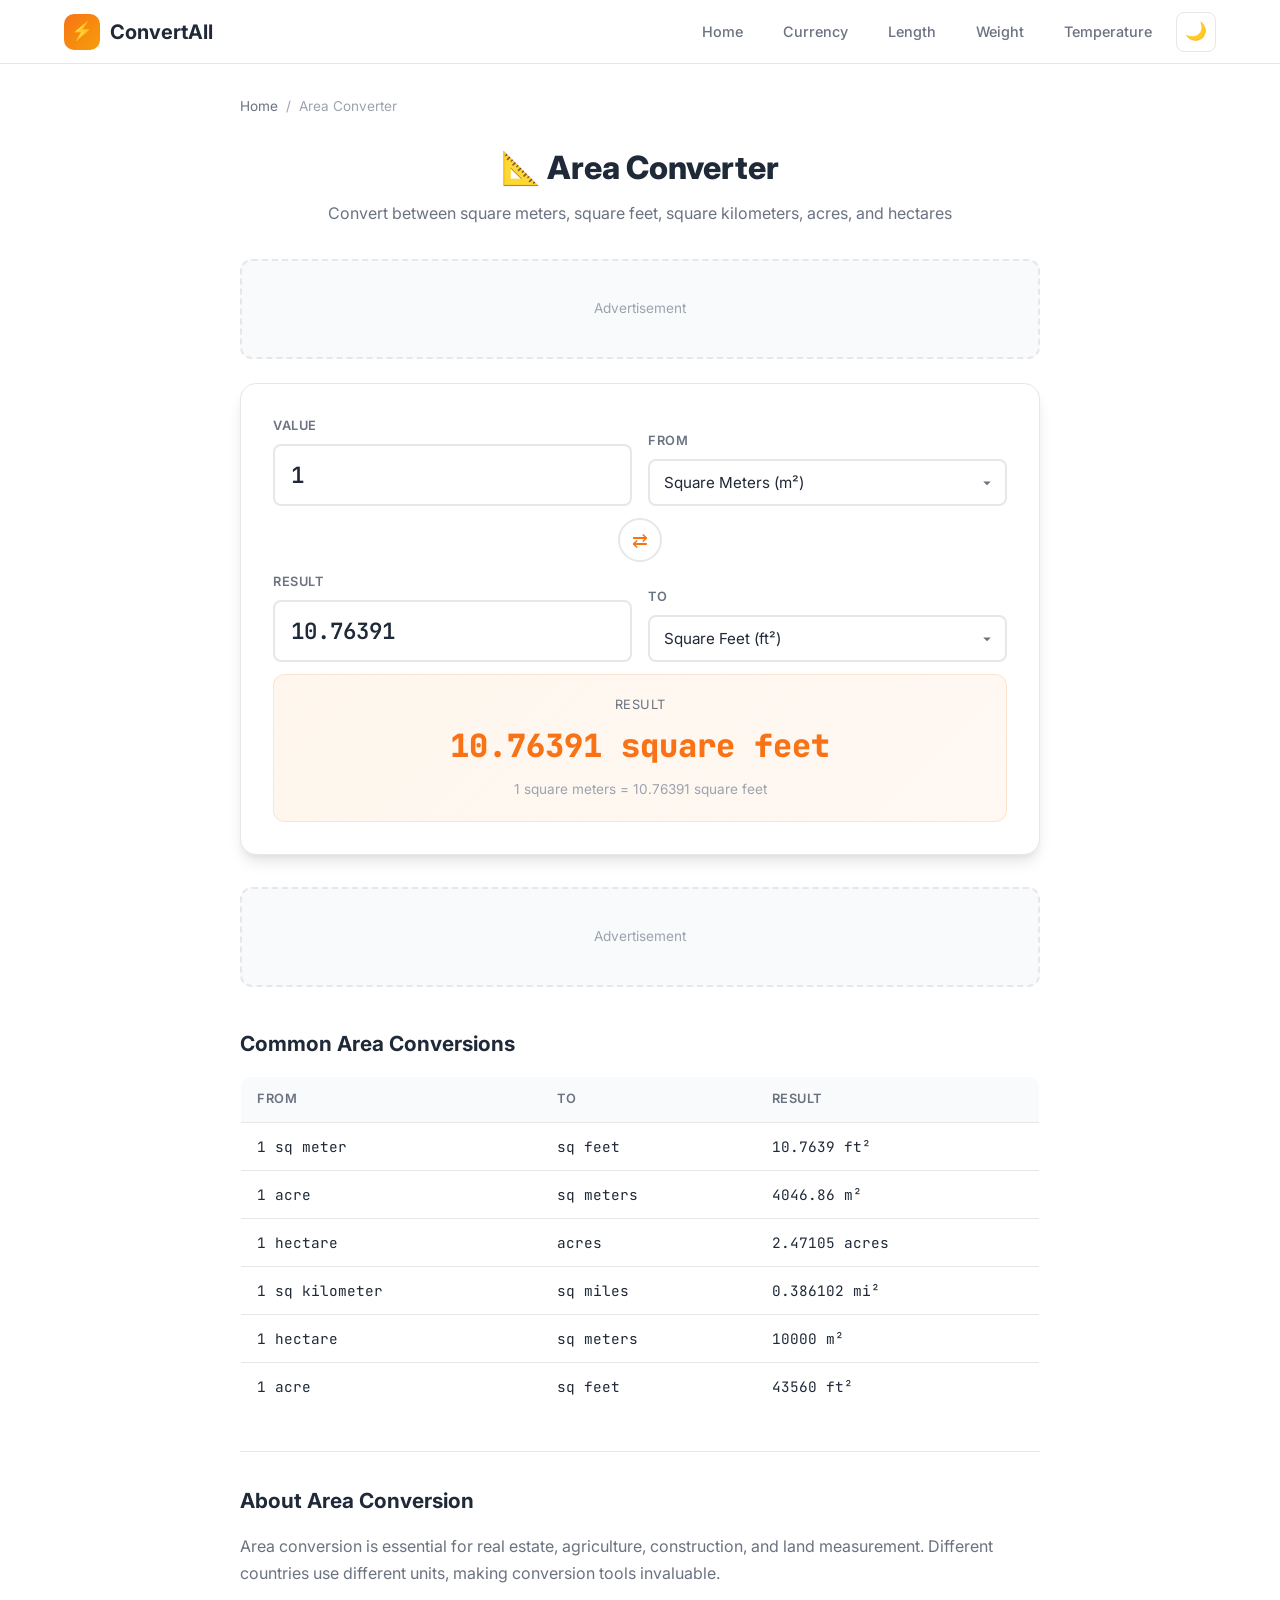
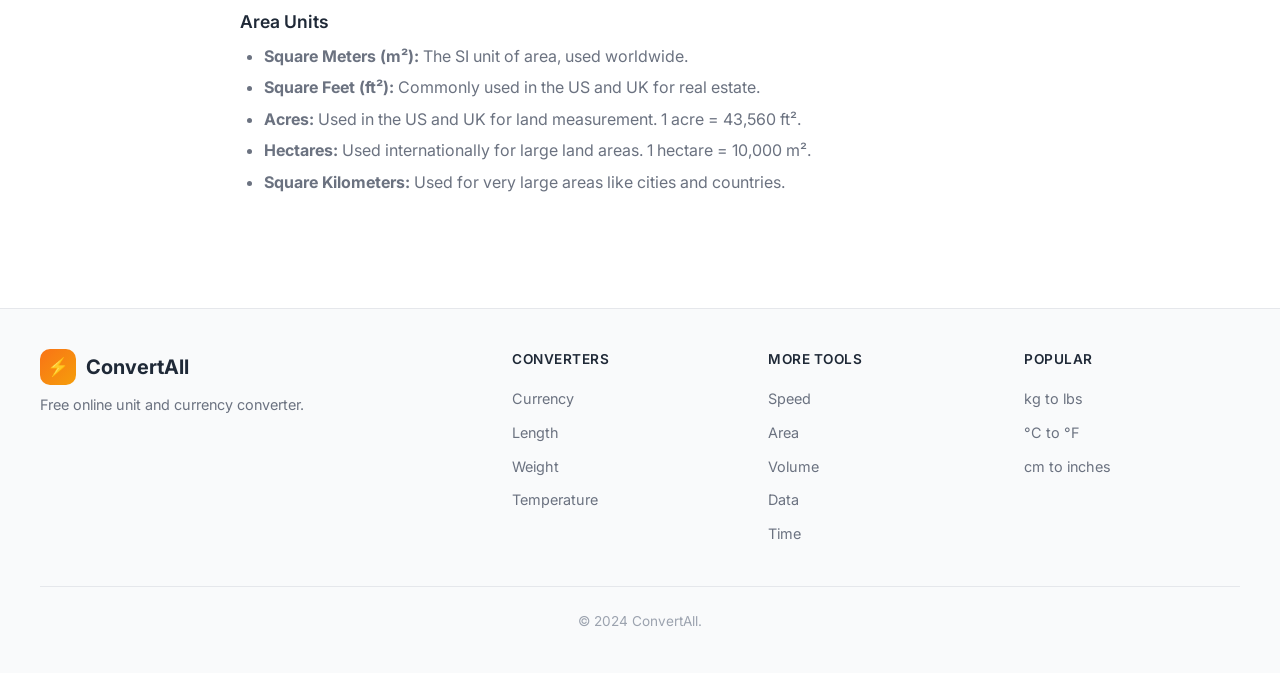
==== tools/area.html @ 2b14c9a7 "feat: unit-converter — initial release" ====
<!DOCTYPE html>
<html lang="en">
<head>
  <meta charset="UTF-8">
  <meta name="viewport" content="width=device-width, initial-scale=1.0">
  <title>Area Converter - sq m, sq ft, acres, hectares | ConvertAll</title>
  <meta name="description" content="Free online area converter. Convert between square meters, square feet, square kilometers, acres, and hectares instantly.">
  <meta name="keywords" content="area converter, square meters to square feet, acres to hectares, sq ft to sq m, land area converter">
  <meta name="robots" content="index, follow">
  <link rel="canonical" href="https://example.com/tools/area.html">
  <link rel="icon" href="../favicon.svg" type="image/svg+xml">
  <link rel="stylesheet" href="../css/style.css">
  <link rel="preconnect" href="https://fonts.googleapis.com">
  <link rel="preconnect" href="https://fonts.gstatic.com" crossorigin>
  <link href="https://fonts.googleapis.com/css2?family=Inter:wght@400;500;600;700;800&family=JetBrains+Mono:wght@400;500;600&display=swap" rel="stylesheet">
</head>
<body data-page="area">

  <header class="header">
    <div class="header-inner">
      <a href="../index.html" class="logo"><span class="logo-icon">⚡</span><span>ConvertAll</span></a>
      <button class="menu-toggle" aria-label="Toggle menu" aria-expanded="false">☰</button>
      <nav class="nav">
        <a href="../index.html" class="nav-link">Home</a>
        <a href="currency.html" class="nav-link">Currency</a>
        <a href="length.html" class="nav-link">Length</a>
        <a href="weight.html" class="nav-link">Weight</a>
        <a href="temperature.html" class="nav-link">Temperature</a>
        <button class="theme-toggle" aria-label="Toggle dark mode">🌙</button>
      </nav>
    </div>
  </header>

  <main class="main">
    <div class="converter-page">

      <nav class="breadcrumb" aria-label="Breadcrumb">
        <a href="../index.html">Home</a>
        <span class="breadcrumb-sep">/</span>
        <span>Area Converter</span>
      </nav>

      <div class="converter-header">
        <h1>📐 Area Converter</h1>
        <p>Convert between square meters, square feet, square kilometers, acres, and hectares</p>
      </div>

      <div class="ad-placeholder ad-placeholder-top"><span>Advertisement</span></div>

      <div class="converter-box">
        <div class="converter-row">
          <div class="converter-field">
            <label for="input-value">Value</label>
            <input type="number" id="input-value" placeholder="Enter value" value="1" step="any">
          </div>
          <div class="converter-field">
            <label for="from-unit">From</label>
            <select id="from-unit">
              <option value="sq m" selected>Square Meters (m²)</option>
              <option value="sq ft">Square Feet (ft²)</option>
              <option value="sq km">Square Kilometers (km²)</option>
              <option value="acres">Acres</option>
              <option value="hectares">Hectares</option>
            </select>
          </div>
        </div>

        <div class="swap-btn-center">
          <button class="swap-btn" aria-label="Swap units">⇄</button>
        </div>

        <div class="converter-row">
          <div class="converter-field">
            <label for="output-value">Result</label>
            <input type="text" id="output-value" readonly placeholder="Result">
          </div>
          <div class="converter-field">
            <label for="to-unit">To</label>
            <select id="to-unit">
              <option value="sq m">Square Meters (m²)</option>
              <option value="sq ft" selected>Square Feet (ft²)</option>
              <option value="sq km">Square Kilometers (km²)</option>
              <option value="acres">Acres</option>
              <option value="hectares">Hectares</option>
            </select>
          </div>
        </div>

        <div class="result-display" id="result-display">
          <div class="result-label">Result</div>
          <div class="result-value">--</div>
        </div>
      </div>

      <div class="ad-placeholder ad-placeholder-bottom"><span>Advertisement</span></div>

      <section class="conversion-table-section">
        <h2>Common Area Conversions</h2>
        <table class="conversion-table">
          <thead>
            <tr><th>From</th><th>To</th><th>Result</th></tr>
          </thead>
          <tbody>
            <tr><td>1 sq meter</td><td>sq feet</td><td>10.7639 ft²</td></tr>
            <tr><td>1 acre</td><td>sq meters</td><td>4046.86 m²</td></tr>
            <tr><td>1 hectare</td><td>acres</td><td>2.47105 acres</td></tr>
            <tr><td>1 sq kilometer</td><td>sq miles</td><td>0.386102 mi²</td></tr>
            <tr><td>1 hectare</td><td>sq meters</td><td>10000 m²</td></tr>
            <tr><td>1 acre</td><td>sq feet</td><td>43560 ft²</td></tr>
          </tbody>
        </table>
      </section>

      <section class="info-section">
        <h2>About Area Conversion</h2>
        <p>Area conversion is essential for real estate, agriculture, construction, and land measurement. Different countries use different units, making conversion tools invaluable.</p>

        <h3>Area Units</h3>
        <ul>
          <li><strong>Square Meters (m²):</strong> The SI unit of area, used worldwide.</li>
          <li><strong>Square Feet (ft²):</strong> Commonly used in the US and UK for real estate.</li>
          <li><strong>Acres:</strong> Used in the US and UK for land measurement. 1 acre = 43,560 ft².</li>
          <li><strong>Hectares:</strong> Used internationally for large land areas. 1 hectare = 10,000 m².</li>
          <li><strong>Square Kilometers:</strong> Used for very large areas like cities and countries.</li>
        </ul>
      </section>

    </div>
  </main>

  <footer class="footer">
    <div class="footer-inner">
      <div class="footer-brand">
        <a href="../index.html" class="logo"><span class="logo-icon">⚡</span><span>ConvertAll</span></a>
        <p>Free online unit and currency converter.</p>
      </div>
      <div><h4>Converters</h4><ul class="footer-links"><li><a href="currency.html">Currency</a></li><li><a href="length.html">Length</a></li><li><a href="weight.html">Weight</a></li><li><a href="temperature.html">Temperature</a></li></ul></div>
      <div><h4>More Tools</h4><ul class="footer-links"><li><a href="speed.html">Speed</a></li><li><a href="area.html">Area</a></li><li><a href="volume.html">Volume</a></li><li><a href="data.html">Data</a></li><li><a href="time.html">Time</a></li></ul></div>
      <div><h4>Popular</h4><ul class="footer-links"><li><a href="weight.html?from=kg&to=lb">kg to lbs</a></li><li><a href="temperature.html?from=C&to=F">°C to °F</a></li><li><a href="length.html?from=cm&to=in">cm to inches</a></li></ul></div>
    </div>
    <div class="footer-bottom"><p>&copy; 2024 ConvertAll.</p></div>
  </footer>

  <script src="../js/common.js"></script>
  <script>
    document.addEventListener('DOMContentLoaded', function() {
      const params = new URLSearchParams(window.location.search);
      if (params.get('from')) document.getElementById('from-unit').value = params.get('from');
      if (params.get('to')) document.getElementById('to-unit').value = params.get('to');
      document.getElementById('input-value').dispatchEvent(new Event('input'));
    });
  </script>
</body>
</html>
---- css/style.css ----
/* ============================================
   Unit & Currency Converter - Styles
   ============================================ */

/* CSS Variables */
:root {
  --primary: #f97316;
  --primary-dark: #ea580c;
  --primary-light: #fb923c;
  --primary-bg: #fff7ed;
  --secondary: #f59e0b;
  --secondary-dark: #d97706;
  --bg: #ffffff;
  --bg-secondary: #f9fafb;
  --bg-card: #ffffff;
  --text: #1f2937;
  --text-secondary: #6b7280;
  --text-muted: #9ca3af;
  --border: #e5e7eb;
  --border-focus: #f97316;
  --shadow: 0 1px 3px rgba(0,0,0,0.1), 0 1px 2px rgba(0,0,0,0.06);
  --shadow-lg: 0 10px 15px -3px rgba(0,0,0,0.1), 0 4px 6px -2px rgba(0,0,0,0.05);
  --shadow-xl: 0 20px 25px -5px rgba(0,0,0,0.1), 0 10px 10px -5px rgba(0,0,0,0.04);
  --radius: 12px;
  --radius-sm: 8px;
  --radius-lg: 16px;
  --transition: 0.2s ease;
  --font: 'Inter', -apple-system, BlinkMacSystemFont, 'Segoe UI', Roboto, sans-serif;
  --font-mono: 'JetBrains Mono', 'Fira Code', monospace;
  --header-height: 64px;
  --max-width: 1200px;
}

/* Dark Mode Variables */
[data-theme="dark"] {
  --primary: #fb923c;
  --primary-dark: #f97316;
  --primary-light: #fdba74;
  --primary-bg: #1c1917;
  --bg: #0f0f0f;
  --bg-secondary: #1a1a1a;
  --bg-card: #1e1e1e;
  --text: #f3f4f6;
  --text-secondary: #9ca3af;
  --text-muted: #6b7280;
  --border: #2d2d2d;
  --border-focus: #fb923c;
  --shadow: 0 1px 3px rgba(0,0,0,0.3), 0 1px 2px rgba(0,0,0,0.2);
  --shadow-lg: 0 10px 15px -3px rgba(0,0,0,0.3), 0 4px 6px -2px rgba(0,0,0,0.2);
  --shadow-xl: 0 20px 25px -5px rgba(0,0,0,0.3), 0 10px 10px -5px rgba(0,0,0,0.2);
}

/* Reset */
*, *::before, *::after {
  box-sizing: border-box;
  margin: 0;
  padding: 0;
}

html {
  scroll-behavior: smooth;
  -webkit-text-size-adjust: 100%;
}

body {
  font-family: var(--font);
  background: var(--bg);
  color: var(--text);
  line-height: 1.6;
  min-height: 100vh;
  transition: background var(--transition), color var(--transition);
}

a {
  color: var(--primary);
  text-decoration: none;
  transition: color var(--transition);
}

a:hover {
  color: var(--primary-dark);
}

img {
  max-width: 100%;
  height: auto;
}

/* ============================================
   Header & Navigation
   ============================================ */
.header {
  position: sticky;
  top: 0;
  z-index: 100;
  background: var(--bg);
  border-bottom: 1px solid var(--border);
  backdrop-filter: blur(12px);
  -webkit-backdrop-filter: blur(12px);
  height: var(--header-height);
  transition: background var(--transition), border var(--transition);
}

.header-inner {
  max-width: var(--max-width);
  margin: 0 auto;
  padding: 0 24px;
  display: flex;
  align-items: center;
  justify-content: space-between;
  height: 100%;
}

.logo {
  display: flex;
  align-items: center;
  gap: 10px;
  font-size: 1.25rem;
  font-weight: 700;
  color: var(--text);
  text-decoration: none;
}

.logo:hover {
  color: var(--text);
}

.logo-icon {
  width: 36px;
  height: 36px;
  background: linear-gradient(135deg, var(--primary), var(--secondary));
  border-radius: 10px;
  display: flex;
  align-items: center;
  justify-content: center;
  font-size: 1.1rem;
  color: white;
}

.nav {
  display: flex;
  align-items: center;
  gap: 8px;
}

.nav-link {
  padding: 8px 16px;
  border-radius: var(--radius-sm);
  color: var(--text-secondary);
  font-size: 0.9rem;
  font-weight: 500;
  transition: all var(--transition);
}

.nav-link:hover {
  color: var(--primary);
  background: var(--primary-bg);
}

.nav-link.active {
  color: var(--primary);
  background: var(--primary-bg);
}

/* Mobile Menu Toggle */
.menu-toggle {
  display: none;
  background: none;
  border: none;
  color: var(--text);
  font-size: 1.5rem;
  cursor: pointer;
  padding: 4px;
}

/* Theme Toggle */
.theme-toggle {
  background: none;
  border: 1px solid var(--border);
  color: var(--text-secondary);
  width: 40px;
  height: 40px;
  border-radius: var(--radius-sm);
  cursor: pointer;
  display: flex;
  align-items: center;
  justify-content: center;
  font-size: 1.1rem;
  transition: all var(--transition);
}

.theme-toggle:hover {
  border-color: var(--primary);
  color: var(--primary);
  background: var(--primary-bg);
}

/* ============================================
   Main Content
   ============================================ */
.main {
  max-width: var(--max-width);
  margin: 0 auto;
  padding: 32px 24px;
  min-height: calc(100vh - var(--header-height) - 200px);
}

/* ============================================
   Hero Section (Homepage)
   ============================================ */
.hero {
  text-align: center;
  padding: 48px 0 40px;
}

.hero-badge {
  display: inline-flex;
  align-items: center;
  gap: 6px;
  background: var(--primary-bg);
  color: var(--primary);
  padding: 6px 16px;
  border-radius: 20px;
  font-size: 0.85rem;
  font-weight: 600;
  margin-bottom: 20px;
}

.hero h1 {
  font-size: clamp(2rem, 5vw, 3rem);
  font-weight: 800;
  line-height: 1.2;
  margin-bottom: 16px;
  background: linear-gradient(135deg, var(--primary), var(--secondary));
  -webkit-background-clip: text;
  -webkit-text-fill-color: transparent;
  background-clip: text;
}

.hero p {
  font-size: 1.15rem;
  color: var(--text-secondary);
  max-width: 600px;
  margin: 0 auto;
}

/* ============================================
   Quick Converter (Homepage)
   ============================================ */
.quick-converter {
  background: var(--bg-card);
  border: 1px solid var(--border);
  border-radius: var(--radius-lg);
  padding: 32px;
  margin: 32px auto;
  max-width: 700px;
  box-shadow: var(--shadow-lg);
}

.quick-converter h2 {
  font-size: 1.1rem;
  font-weight: 600;
  margin-bottom: 20px;
  text-align: center;
  color: var(--text-secondary);
}

.quick-row {
  display: flex;
  align-items: center;
  gap: 12px;
  margin-bottom: 16px;
}

.quick-input-group {
  flex: 1;
  display: flex;
  flex-direction: column;
  gap: 6px;
}

.quick-input-group label {
  font-size: 0.8rem;
  font-weight: 600;
  color: var(--text-secondary);
  text-transform: uppercase;
  letter-spacing: 0.5px;
}

.quick-input-group input,
.quick-input-group select {
  width: 100%;
  padding: 12px 14px;
  border: 1px solid var(--border);
  border-radius: var(--radius-sm);
  background: var(--bg);
  color: var(--text);
  font-size: 1rem;
  font-family: var(--font);
  transition: border-color var(--transition), box-shadow var(--transition);
}

.quick-input-group input:focus,
.quick-input-group select:focus {
  outline: none;
  border-color: var(--border-focus);
  box-shadow: 0 0 0 3px rgba(249, 115, 22, 0.15);
}

.quick-input-group input {
  font-size: 1.25rem;
  font-weight: 600;
  font-family: var(--font-mono);
}

.swap-btn {
  flex-shrink: 0;
  width: 44px;
  height: 44px;
  border-radius: 50%;
  border: 2px solid var(--border);
  background: var(--bg);
  color: var(--primary);
  font-size: 1.2rem;
  cursor: pointer;
  display: flex;
  align-items: center;
  justify-content: center;
  transition: all var(--transition);
  align-self: flex-end;
  margin-bottom: 2px;
}

.swap-btn:hover {
  background: var(--primary);
  color: white;
  border-color: var(--primary);
  transform: rotate(180deg);
}

.quick-result {
  text-align: center;
  padding: 16px;
  background: var(--primary-bg);
  border-radius: var(--radius-sm);
  font-size: 1rem;
  color: var(--text-secondary);
  margin-top: 8px;
}

.quick-result .result-value {
  font-size: 1.5rem;
  font-weight: 700;
  color: var(--primary);
  font-family: var(--font-mono);
}

/* ============================================
   Tool Cards Grid
   ============================================ */
.section-title {
  font-size: 1.5rem;
  font-weight: 700;
  margin-bottom: 8px;
}

.section-subtitle {
  color: var(--text-secondary);
  margin-bottom: 24px;
  font-size: 0.95rem;
}

.tools-grid {
  display: grid;
  grid-template-columns: repeat(auto-fill, minmax(280px, 1fr));
  gap: 20px;
  margin-bottom: 48px;
}

.tool-card {
  background: var(--bg-card);
  border: 1px solid var(--border);
  border-radius: var(--radius);
  padding: 24px;
  transition: all var(--transition);
  text-decoration: none;
  color: var(--text);
  display: block;
  position: relative;
  overflow: hidden;
}

.tool-card::before {
  content: '';
  position: absolute;
  top: 0;
  left: 0;
  right: 0;
  height: 3px;
  background: linear-gradient(90deg, var(--primary), var(--secondary));
  transform: scaleX(0);
  transform-origin: left;
  transition: transform 0.3s ease;
}

.tool-card:hover {
  border-color: var(--primary);
  box-shadow: var(--shadow-lg);
  transform: translateY(-2px);
  color: var(--text);
}

.tool-card:hover::before {
  transform: scaleX(1);
}

.tool-card-icon {
  width: 48px;
  height: 48px;
  border-radius: var(--radius-sm);
  background: var(--primary-bg);
  display: flex;
  align-items: center;
  justify-content: center;
  font-size: 1.5rem;
  margin-bottom: 16px;
}

.tool-card h3 {
  font-size: 1.1rem;
  font-weight: 600;
  margin-bottom: 6px;
}

.tool-card p {
  font-size: 0.9rem;
  color: var(--text-secondary);
  margin-bottom: 12px;
  line-height: 1.5;
}

.tool-card-tags {
  display: flex;
  flex-wrap: wrap;
  gap: 6px;
}

.tool-card-tag {
  font-size: 0.75rem;
  padding: 3px 8px;
  background: var(--bg-secondary);
  border-radius: 4px;
  color: var(--text-muted);
  font-weight: 500;
}

/* Popular Badge */
.tool-card .popular-badge {
  position: absolute;
  top: 16px;
  right: 16px;
  background: linear-gradient(135deg, var(--primary), var(--secondary));
  color: white;
  font-size: 0.7rem;
  font-weight: 700;
  padding: 3px 8px;
  border-radius: 4px;
  text-transform: uppercase;
  letter-spacing: 0.5px;
}

/* ============================================
   Converter Page Layout
   ============================================ */
.converter-page {
  max-width: 800px;
  margin: 0 auto;
}

.breadcrumb {
  display: flex;
  align-items: center;
  gap: 8px;
  font-size: 0.85rem;
  color: var(--text-muted);
  margin-bottom: 24px;
}

.breadcrumb a {
  color: var(--text-secondary);
}

.breadcrumb a:hover {
  color: var(--primary);
}

.breadcrumb-sep {
  color: var(--text-muted);
}

.converter-header {
  text-align: center;
  margin-bottom: 32px;
}

.converter-header h1 {
  font-size: 2rem;
  font-weight: 800;
  margin-bottom: 8px;
}

.converter-header p {
  color: var(--text-secondary);
  font-size: 1rem;
}

/* ============================================
   Converter Box
   ============================================ */
.converter-box {
  background: var(--bg-card);
  border: 1px solid var(--border);
  border-radius: var(--radius-lg);
  padding: 32px;
  box-shadow: var(--shadow-lg);
  margin-bottom: 32px;
}

.converter-row {
  display: flex;
  align-items: flex-end;
  gap: 16px;
  margin-bottom: 12px;
}

.converter-field {
  flex: 1;
  display: flex;
  flex-direction: column;
  gap: 8px;
}

.converter-field label {
  font-size: 0.8rem;
  font-weight: 600;
  color: var(--text-secondary);
  text-transform: uppercase;
  letter-spacing: 0.5px;
}

.converter-field input {
  width: 100%;
  padding: 14px 16px;
  border: 2px solid var(--border);
  border-radius: var(--radius-sm);
  background: var(--bg);
  color: var(--text);
  font-size: 1.4rem;
  font-weight: 600;
  font-family: var(--font-mono);
  transition: border-color var(--transition), box-shadow var(--transition);
}

.converter-field input:focus {
  outline: none;
  border-color: var(--border-focus);
  box-shadow: 0 0 0 4px rgba(249, 115, 22, 0.12);
}

.converter-field select {
  width: 100%;
  padding: 12px 14px;
  border: 2px solid var(--border);
  border-radius: var(--radius-sm);
  background: var(--bg);
  color: var(--text);
  font-size: 0.95rem;
  font-family: var(--font);
  cursor: pointer;
  transition: border-color var(--transition);
  appearance: none;
  background-image: url("data:image/svg+xml,%3Csvg xmlns='http://www.w3.org/2000/svg' width='12' height='12' fill='%236b7280' viewBox='0 0 16 16'%3E%3Cpath d='M8 11L3 6h10l-5 5z'/%3E%3C/svg%3E");
  background-repeat: no-repeat;
  background-position: right 12px center;
  padding-right: 36px;
}

.converter-field select:focus {
  outline: none;
  border-color: var(--border-focus);
}

.swap-btn-center {
  display: flex;
  justify-content: center;
  margin: 8px 0;
}

.result-display {
  text-align: center;
  padding: 20px;
  background: linear-gradient(135deg, var(--primary-bg), rgba(249,115,22,0.05));
  border-radius: var(--radius);
  border: 1px solid rgba(249,115,22,0.15);
}

.result-display .result-label {
  font-size: 0.8rem;
  color: var(--text-secondary);
  text-transform: uppercase;
  letter-spacing: 0.5px;
  margin-bottom: 4px;
}

.result-display .result-value {
  font-size: 2rem;
  font-weight: 800;
  color: var(--primary);
  font-family: var(--font-mono);
  word-break: break-all;
}

.result-display .result-formula {
  font-size: 0.85rem;
  color: var(--text-muted);
  margin-top: 8px;
}

/* ============================================
   Common Conversions Table
   ============================================ */
.conversion-table-section {
  margin-top: 40px;
}

.conversion-table-section h2 {
  font-size: 1.3rem;
  font-weight: 700;
  margin-bottom: 16px;
}

.conversion-table {
  width: 100%;
  border-collapse: collapse;
  background: var(--bg-card);
  border: 1px solid var(--border);
  border-radius: var(--radius);
  overflow: hidden;
}

.conversion-table th,
.conversion-table td {
  padding: 12px 16px;
  text-align: left;
  border-bottom: 1px solid var(--border);
}

.conversion-table th {
  background: var(--bg-secondary);
  font-size: 0.8rem;
  font-weight: 600;
  text-transform: uppercase;
  letter-spacing: 0.5px;
  color: var(--text-secondary);
}

.conversion-table td {
  font-size: 0.9rem;
  font-family: var(--font-mono);
}

.conversion-table tr:last-child td {
  border-bottom: none;
}

.conversion-table tr:hover td {
  background: var(--primary-bg);
}

/* ============================================
   Ad Placeholders
   ============================================ */
.ad-placeholder {
  background: var(--bg-secondary);
  border: 2px dashed var(--border);
  border-radius: var(--radius);
  padding: 24px;
  text-align: center;
  color: var(--text-muted);
  font-size: 0.85rem;
  margin: 32px 0;
  min-height: 100px;
  display: flex;
  align-items: center;
  justify-content: center;
}

.ad-placeholder-top {
  margin-bottom: 24px;
}

.ad-placeholder-bottom {
  margin-top: 24px;
}

.ad-sidebar {
  position: sticky;
  top: calc(var(--header-height) + 24px);
}

/* ============================================
   Info / SEO Content
   ============================================ */
.info-section {
  margin-top: 40px;
  padding-top: 32px;
  border-top: 1px solid var(--border);
}

.info-section h2 {
  font-size: 1.3rem;
  font-weight: 700;
  margin-bottom: 16px;
}

.info-section h3 {
  font-size: 1.1rem;
  font-weight: 600;
  margin: 20px 0 8px;
}

.info-section p {
  color: var(--text-secondary);
  margin-bottom: 12px;
  line-height: 1.7;
}

.info-section ul,
.info-section ol {
  padding-left: 24px;
  color: var(--text-secondary);
  margin-bottom: 16px;
}

.info-section li {
  margin-bottom: 6px;
  line-height: 1.6;
}

/* ============================================
   Footer
   ============================================ */
.footer {
  background: var(--bg-secondary);
  border-top: 1px solid var(--border);
  padding: 40px 24px;
  margin-top: 64px;
  transition: background var(--transition), border var(--transition);
}

.footer-inner {
  max-width: var(--max-width);
  margin: 0 auto;
  display: grid;
  grid-template-columns: 2fr 1fr 1fr 1fr;
  gap: 40px;
}

.footer-brand p {
  color: var(--text-secondary);
  font-size: 0.9rem;
  margin-top: 8px;
  line-height: 1.6;
}

.footer h4 {
  font-size: 0.85rem;
  font-weight: 600;
  text-transform: uppercase;
  letter-spacing: 0.5px;
  margin-bottom: 16px;
  color: var(--text);
}

.footer-links {
  list-style: none;
}

.footer-links li {
  margin-bottom: 8px;
}

.footer-links a {
  color: var(--text-secondary);
  font-size: 0.9rem;
  transition: color var(--transition);
}

.footer-links a:hover {
  color: var(--primary);
}

.footer-bottom {
  max-width: var(--max-width);
  margin: 32px auto 0;
  padding-top: 24px;
  border-top: 1px solid var(--border);
  text-align: center;
  color: var(--text-muted);
  font-size: 0.85rem;
}

/* ============================================
   Responsive Design
   ============================================ */
@media (max-width: 768px) {
  .menu-toggle {
    display: block;
  }

  .nav {
    display: none;
    position: absolute;
    top: var(--header-height);
    left: 0;
    right: 0;
    background: var(--bg);
    border-bottom: 1px solid var(--border);
    flex-direction: column;
    padding: 16px;
    gap: 4px;
    box-shadow: var(--shadow-lg);
  }

  .nav.active {
    display: flex;
  }

  .nav-link {
    width: 100%;
    padding: 12px 16px;
  }

  .hero h1 {
    font-size: 1.8rem;
  }

  .hero p {
    font-size: 1rem;
  }

  .quick-converter {
    padding: 24px 20px;
  }

  .quick-row {
    flex-direction: column;
    gap: 16px;
  }

  .swap-btn {
    align-self: center;
    transform: rotate(90deg);
  }

  .swap-btn:hover {
    transform: rotate(270deg);
  }

  .converter-row {
    flex-direction: column;
    gap: 16px;
  }

  .converter-box {
    padding: 24px 20px;
  }

  .tools-grid {
    grid-template-columns: 1fr;
  }

  .footer-inner {
    grid-template-columns: 1fr;
    gap: 24px;
  }

  .result-display .result-value {
    font-size: 1.5rem;
  }
}

@media (max-width: 480px) {
  .main {
    padding: 20px 16px;
  }

  .converter-header h1 {
    font-size: 1.5rem;
  }
}

/* ============================================
   Utilities
   ============================================ */
.text-center { text-align: center; }
.mt-1 { margin-top: 8px; }
.mt-2 { margin-top: 16px; }
.mt-3 { margin-top: 24px; }
.mt-4 { margin-top: 32px; }
.mb-1 { margin-bottom: 8px; }
.mb-2 { margin-bottom: 16px; }
.mb-3 { margin-bottom: 24px; }
.mb-4 { margin-bottom: 32px; }

/* Loading skeleton */
.skeleton {
  background: linear-gradient(90deg, var(--bg-secondary) 25%, var(--border) 50%, var(--bg-secondary) 75%);
  background-size: 200% 100%;
  animation: shimmer 1.5s infinite;
  border-radius: 4px;
}

@keyframes shimmer {
  0% { background-position: 200% 0; }
  100% { background-position: -200% 0; }
}

/* Fade in animation */
@keyframes fadeIn {
  from { opacity: 0; transform: translateY(10px); }
  to { opacity: 1; transform: translateY(0); }
}

.fade-in {
  animation: fadeIn 0.4s ease forwards;
}

/* Status indicator */
.status-dot {
  display: inline-block;
  width: 8px;
  height: 8px;
  border-radius: 50%;
  margin-right: 6px;
}

.status-dot.online {
  background: #22c55e;
  box-shadow: 0 0 6px rgba(34, 197, 94, 0.4);
}

.status-dot.offline {
  background: #ef4444;
}

/* SEO content styling */
.seo-content {
  max-width: 800px;
  margin: 0 auto;
  padding: 40px 0;
}

.seo-content h2 {
  font-size: 1.4rem;
  font-weight: 700;
  margin-bottom: 16px;
  color: var(--text);
}

.seo-content p {
  color: var(--text-secondary);
  line-height: 1.8;
  margin-bottom: 16px;
}

/* Print styles */
@media print {
  .header, .footer, .ad-placeholder, .theme-toggle {
    display: none !important;
  }
  body {
    background: white;
    color: black;
  }
}
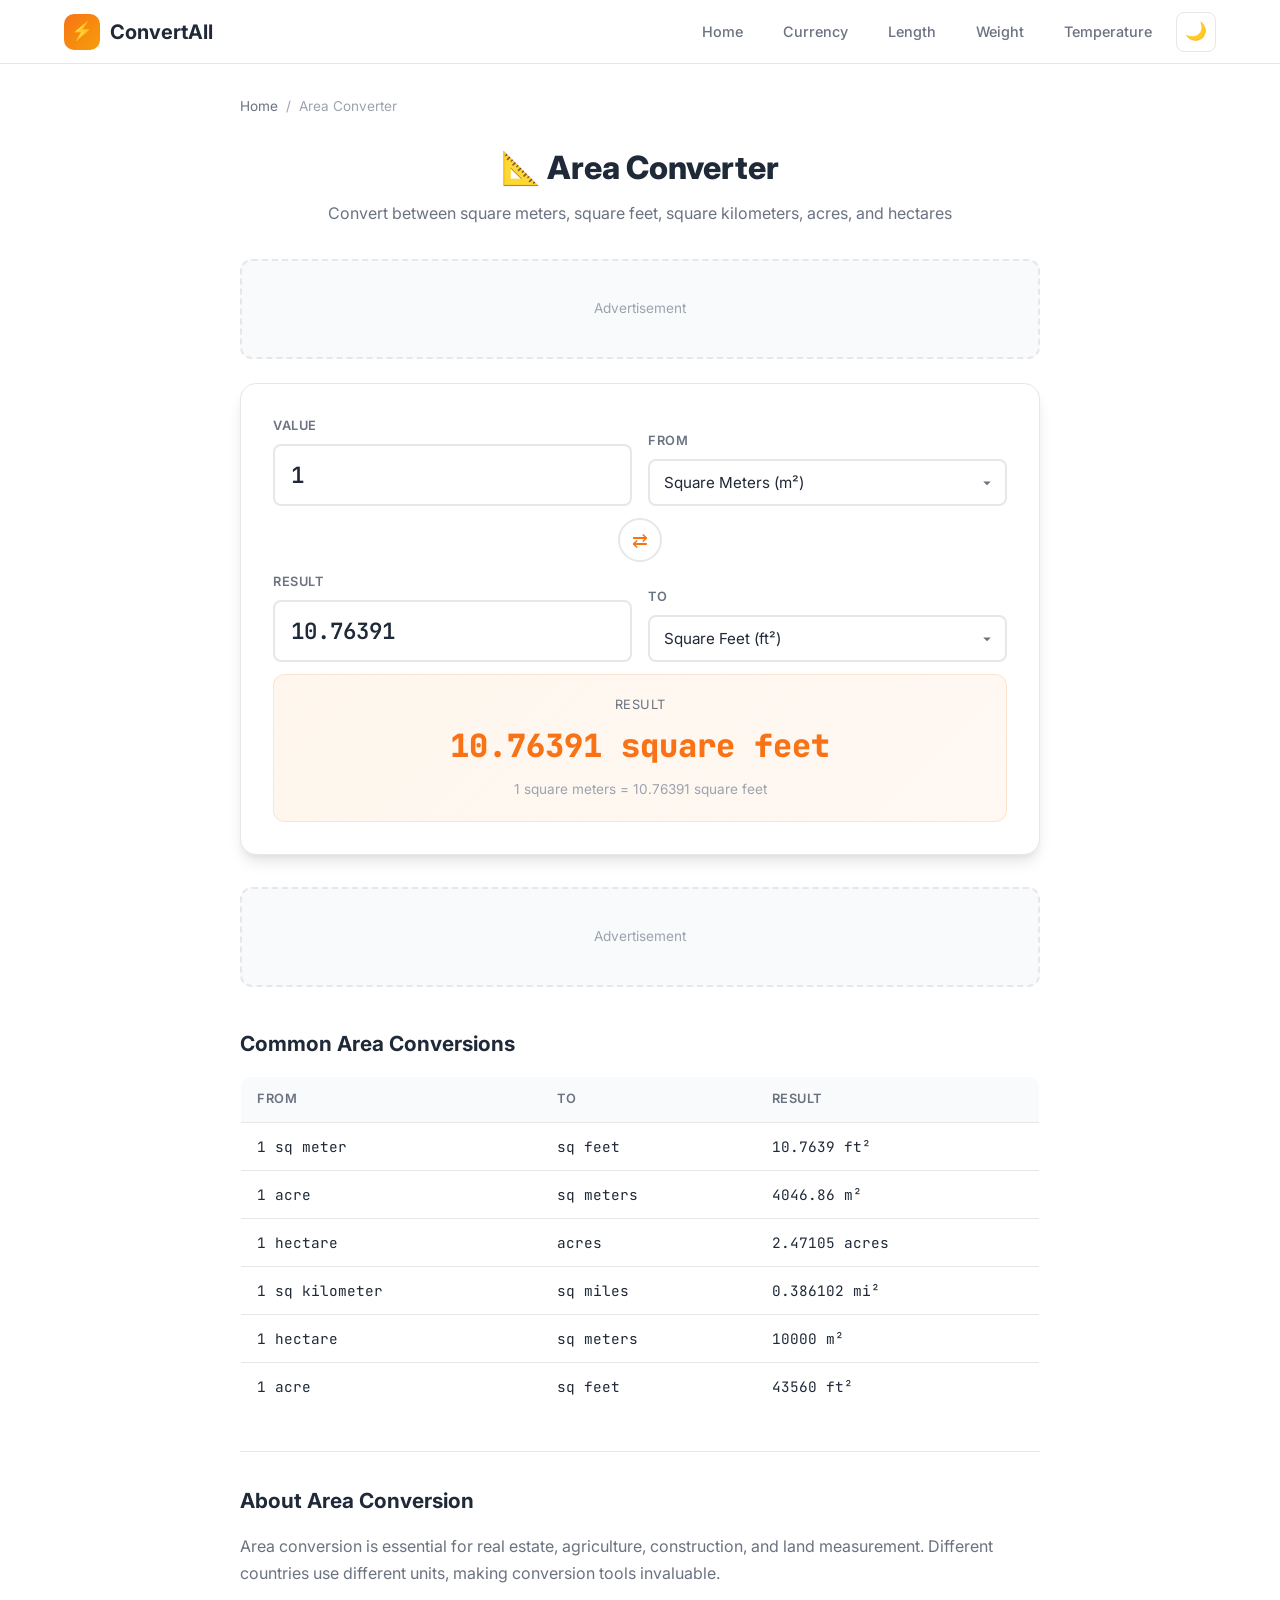
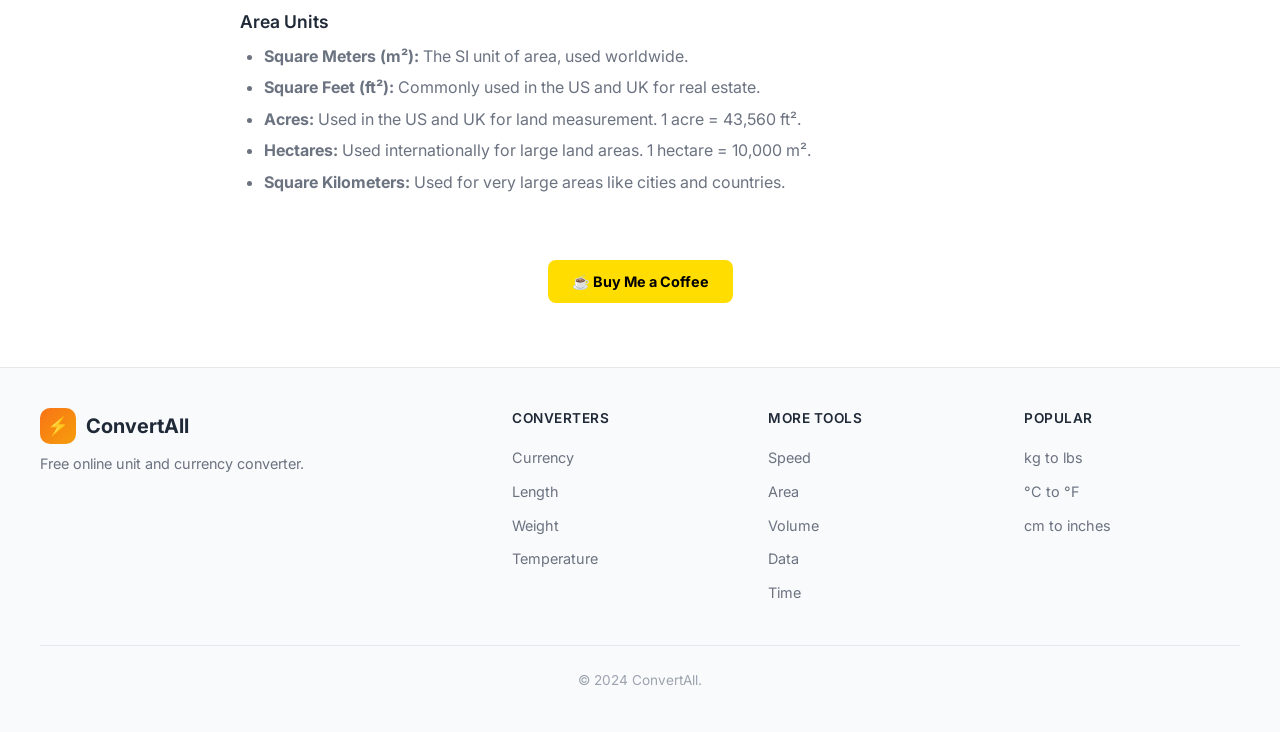
==== commit 388d6ff7: "feat: add monetization - analytics, ads, affiliate links, pricing" ====
--- a/tools/area.html
+++ b/tools/area.html
@@ -150,5 +150,6 @@
       document.getElementById('input-value').dispatchEvent(new Event('input'));
     });
   </script>
+  <script src="../js/monetize.js"></script>
 </body>
 </html>
